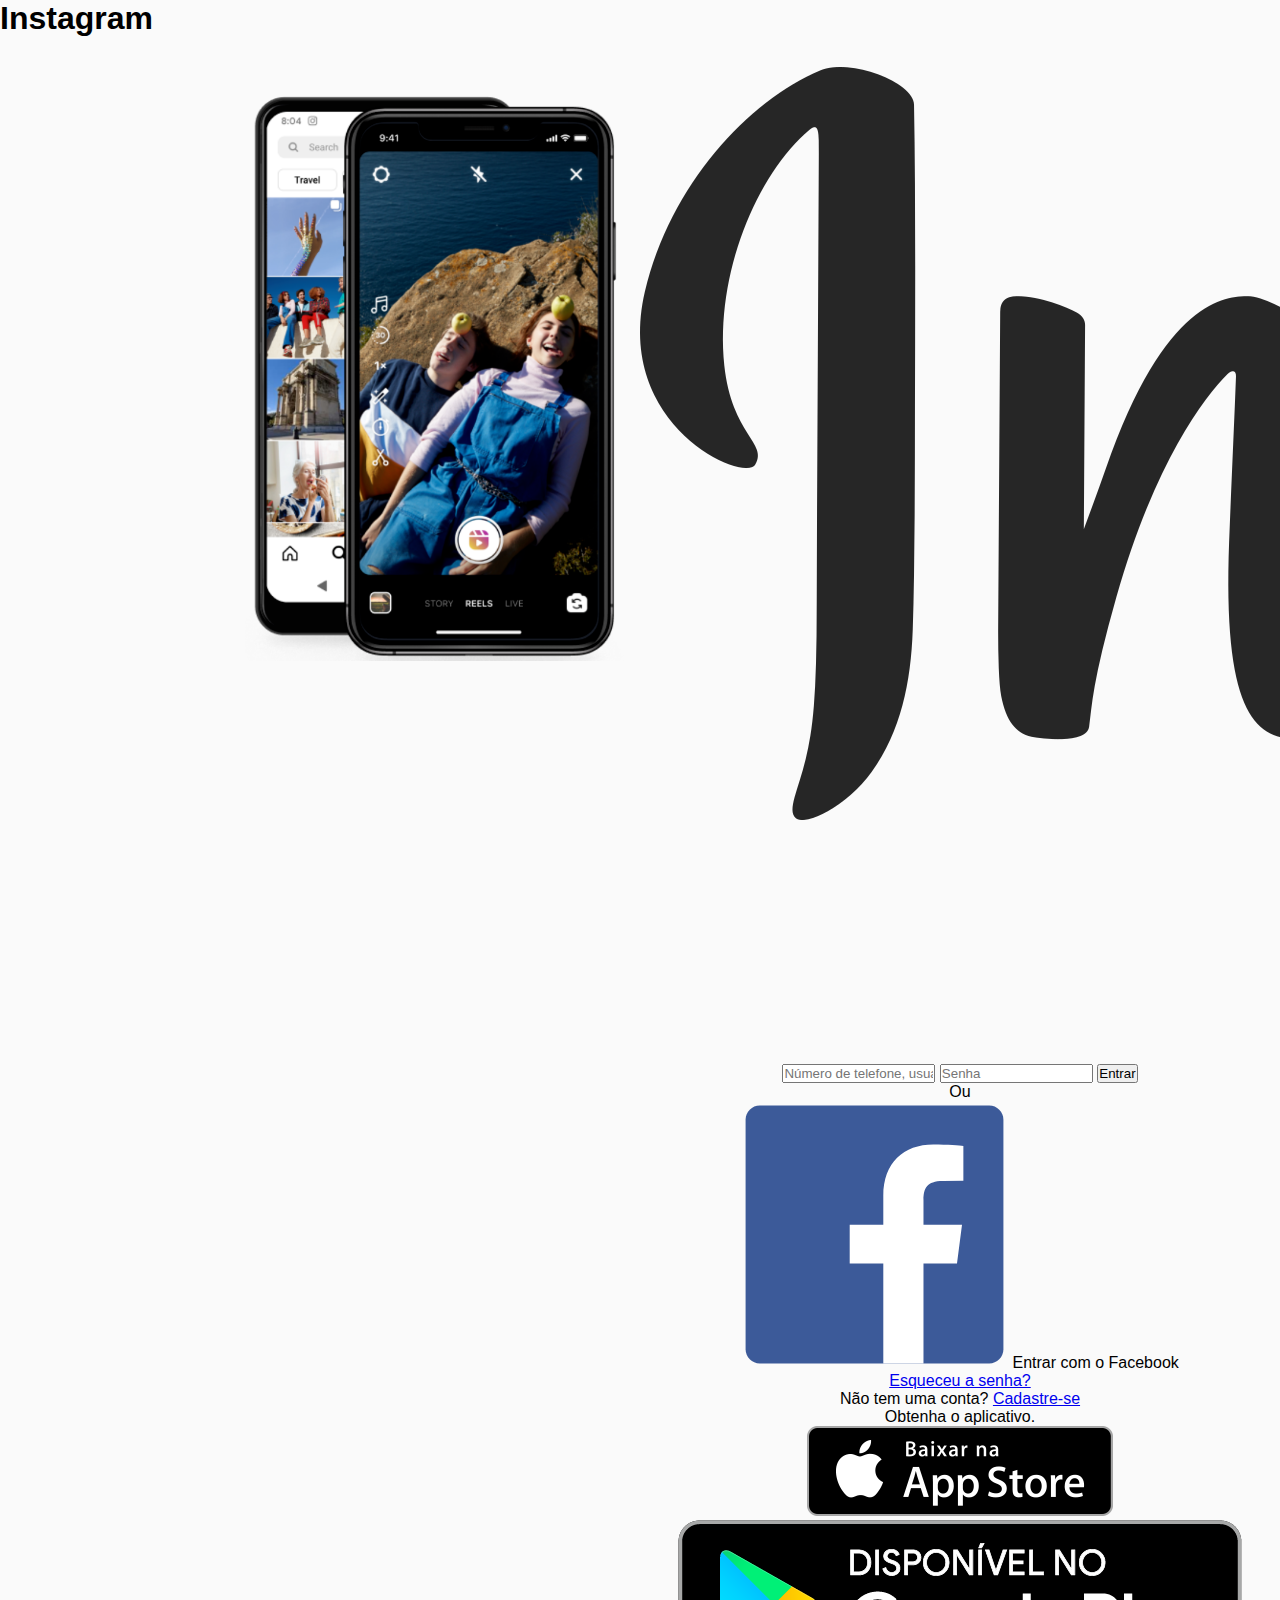
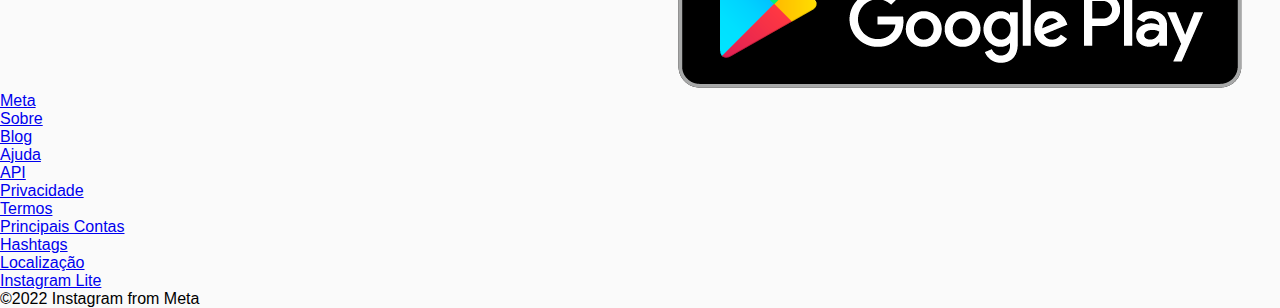
==== 10_CLONE_HOME_INSTA/index.html @ 69a1da54 "aula 21" ====
<!DOCTYPE html>
<html lang="en">
<head>
    <meta charset="UTF-8">
    <meta name="viewport" content="width=device-width, initial-scale=1.0">
    <title>Instagram</title>
    <link rel="stylesheet" href="css/styles.css">
    <link rel="shortcut icon" href="img/favicon.png" type="image/x-icon">
</head>
<body>
    <h1>Instagram</h1>
    <main>
        <div id="main-container">
            <!-- Banner Container -->
            <div id="banner-container">
                <img src="img/banner2.png" alt="Crie uma conta no Instagram">
            </div>
            <!-- Login e Registro -->
            <div id="form-container">
                <div id="form-box">
                    <img src="img/logo_instagram.png" alt="Instagram">
                    <form id="login-form">
                        <input type="text" name="username" placeholder="Número de telefone, usuário ou e-mail">
                        <input type="password" name="password" placeholder="Senha">
                        <input type="submit" value="Entrar">
                    </form>
                    <div class="separator">
                        <div class="line"></div>
                        <span>Ou</span>
                    </div>
                    <div id="other-links">
                        <div id="facebook-login">
                            <img src="img/logo_facebook.svg" alt="Facebook Login">
                            <span>Entrar com o Facebook</span>
                        </div>
                    </div>
                    <div id="forgot-pass">
                        <a href="#">Esqueceu a senha?</a>
                    </div>
                </div>
                <div id="register-container">
                    <p>Não tem uma conta? <a href="#">Cadastre-se</a></p>
                </div>
                <div id="get-app-container">
                    <p>Obtenha o aplicativo.</p>
                    <a href="#">
                        <img src="img/apple_btn.png" alt="Apple Store">
                    </a>
                    <a href="#">
                        <img src="img/gplay_btn.png" alt="Google Play">
                    </a>
                </div>
            </div>
        </div>
    </main>
    <footer>
        <nav>
            <ul id="footer-links">
                <li><a href="#">Meta</a></li>
                <li><a href="#">Sobre</a></li>
                <li><a href="#">Blog</a></li>
                <li><a href="#">Ajuda</a></li>
                <li><a href="#">API</a></li>
                <li><a href="#">Privacidade</a></li>
                <li><a href="#">Termos</a></li>
                <li><a href="#">Principais Contas</a></li>
                <li><a href="#">Hashtags</a></li>
                <li><a href="#">Localização</a></li>
                <li><a href="#">Instagram Lite</a></li>
            </ul>
        </nav>
        <p id="copyright">&copy;2022 Instagram from Meta</p>
    </footer>
</body>
</html>
---- 10_CLONE_HOME_INSTA/css/styles.css ----
/* GERAL */
* {
    margin: 0;
    padding: 0;
    box-sizing: border-box;
    font-family: Helvetica;
}

body {
    background-color: #fafafa;
}

/* CONTAINERS */
#main-container {
    display: flex;
    margin-top: 30px;
}

#banner-container,
#form-container {
    flex: 1 1 0;
    width: 50%;
}

#banner-container {
    text-align: right;
}

#banner-container img{
    width: 100%;
    margin-right: 15px;
    margin-top: 25px;
    max-width: 380px;
}

#form-container {
    text-align: center;
}
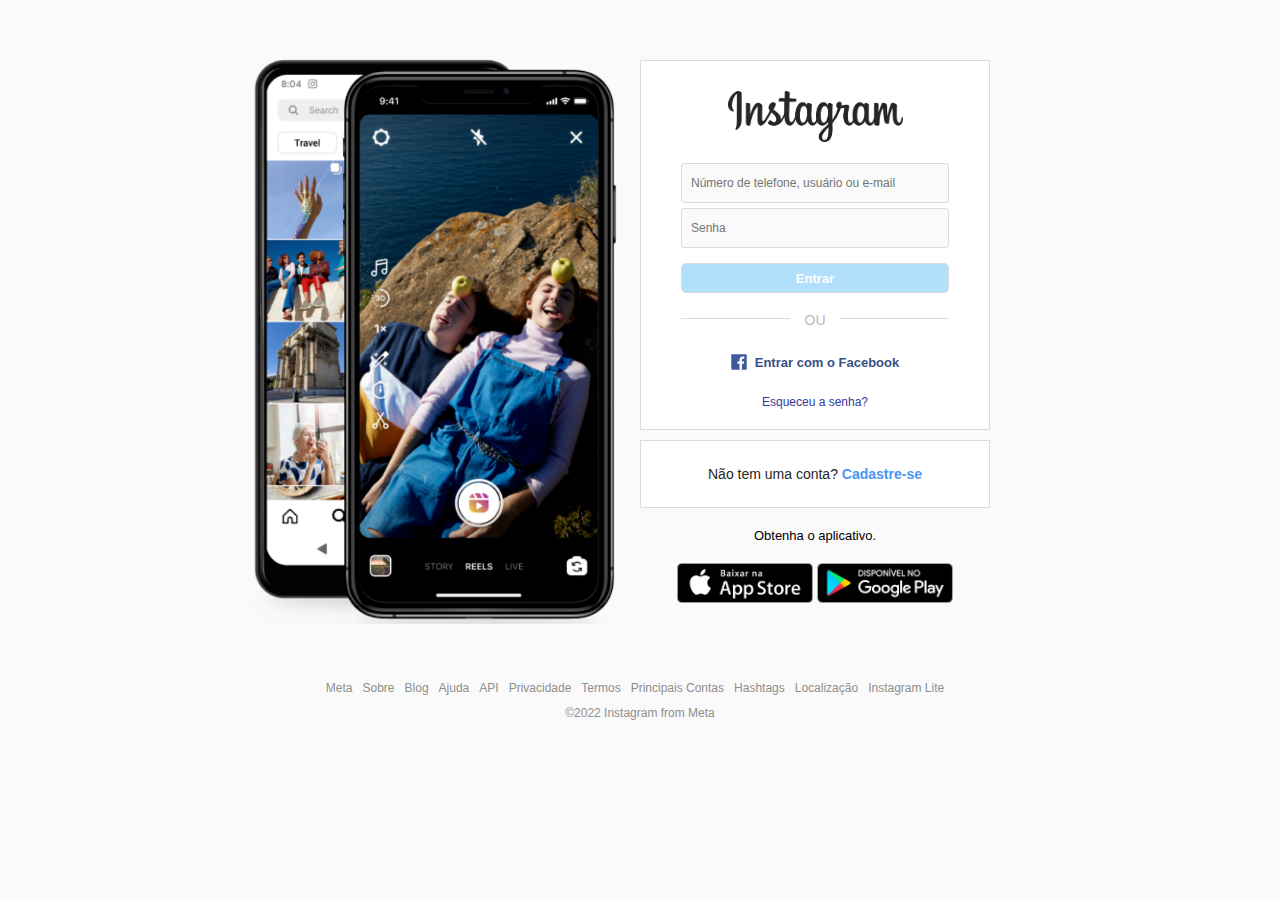
==== commit 71055b7a: "aula 22" ====
--- a/10_CLONE_HOME_INSTA/index.html
+++ b/10_CLONE_HOME_INSTA/index.html
@@ -8,7 +8,7 @@
     <link rel="shortcut icon" href="img/favicon.png" type="image/x-icon">
 </head>
 <body>
-    <h1>Instagram</h1>
+    <!-- <h1>Instagram</h1> -->
     <main>
         <div id="main-container">
             <!-- Banner Container -->
@@ -18,7 +18,7 @@
             <!-- Login e Registro -->
             <div id="form-container">
                 <div id="form-box">
-                    <img src="img/logo_instagram.png" alt="Instagram">
+                    <img id="logo-insta" src="img/logo_instagram.png" alt="Instagram">
                     <form id="login-form">
                         <input type="text" name="username" placeholder="Número de telefone, usuário ou e-mail">
                         <input type="password" name="password" placeholder="Senha">
@@ -30,8 +30,10 @@
                     </div>
                     <div id="other-links">
                         <div id="facebook-login">
-                            <img src="img/logo_facebook.svg" alt="Facebook Login">
-                            <span>Entrar com o Facebook</span>
+                            <a href="#">
+                                <img src="img/logo_facebook.svg" alt="Facebook Login">
+                                <span>Entrar com o Facebook</span>
+                            </a>
                         </div>
                     </div>
                     <div id="forgot-pass">
--- a/10_CLONE_HOME_INSTA/css/styles.css
+++ b/10_CLONE_HOME_INSTA/css/styles.css
@@ -35,4 +35,206 @@
 
 #form-container {
     text-align: center;
+}
+
+/* LOGIN FORM */
+#form-box {
+    background-color: #fff;
+    border: 1px solid #dbdbdb;
+    width: 350px;
+    margin-top: 30px;
+}
+
+#logo-insta {
+    width: 175px;
+    height: 51px;
+    margin: 30px auto 12px;
+}
+
+#login-form input {
+    display: block;
+    font-size: 12px;
+    padding: 12px 9px;
+    background-color: #fafafa;
+    border: 1px solid #dbdbdb;
+    border-radius: 3px;
+    width: 268px;
+    margin: 5px auto;
+}
+
+#login-form input[type="submit"] {
+    background-color: #b2dffc;
+    color: #fff;
+    margin-top: 15px;
+    border-radius: 5px;
+    height: 30px;
+    font-size: 13px;
+    padding: 0;
+    font-weight: bold;
+}
+
+/* SEPARADOR */
+.separator {
+    position: relative;
+}
+
+.line {
+    border-top: 1px solid #dbdbdb;
+    width: 268px;
+    margin: 25px auto 35px;
+}
+
+.separator span {
+    position: absolute;
+    text-transform: uppercase;
+    color: #bbb;
+    background-color: #fff;
+    top: -6px;
+    width: 50px;
+    margin-left: -25px;
+    font-size: 14px;
+}
+
+/* FACEBOOK LOGIN */
+#facebook-login {
+    margin-bottom: 25px;
+}
+
+#facebook-login a {
+    text-decoration: none;
+    color: #385185;
+    display: flex;
+    align-items: center;
+    justify-content: center;
+}
+
+#facebook-login img {
+    width: 16px;
+    height: 16px;
+    margin-right: 8px;
+}
+
+#facebook-login span {
+    font-weight: bold;
+    font-size: 13px;
+    margin-top: 1px;
+}
+
+/* FORGOT PASSWORD */
+#forgot-pass {
+    margin-bottom: 20px;
+    font-size: 12px;
+}
+
+#forgot-pass a {
+    text-decoration: none;
+    color: #373799;
+}
+
+/* REGISTER */
+#register-container {
+    background-color: #fff;
+    border: 1px solid #dbdbdb;
+    width: 350px;
+    margin-top: 10px;
+    padding: 25px;
+}
+
+#register-container p {
+    font-size: 14px;
+    color: #262626;
+}
+
+#register-container a {
+    color: #4a95f6;
+    font-weight: bold;
+    text-decoration: none;
+}
+
+/* GET APP */
+#get-app-container {
+    text-align: center;
+    width: 350px;
+}
+
+#get-app-container p {
+    margin: 20px 0;
+    font-size: 13px;
+}
+
+#get-app-container a {
+    text-decoration: none;
+}
+
+#get-app-container img {
+    width: 136px;
+    height: 40px;
+}
+
+/* FOOTER */
+footer {
+    text-align: left;
+    width: 1000px;
+    margin: 50px auto;
+    display: flex;
+    flex-direction: column;
+    justify-content: center;
+    align-items: center;
+}
+
+footer #footer-links {
+    display: flex;
+    list-style: none;
+}
+
+#footer-links li {
+    margin-right: 10px;
+}
+
+#footer-links a,
+#copyright {
+    text-decoration: none;
+    color: #8e8e8e;
+    font-size: 12px;
+}
+
+#copyright {
+    margin-top: 10px;
+}
+
+/* MOBILE */
+@media (max-width: 450px) {
+    body {
+        background-color: #fff;
+    }
+
+    #banner-container {
+        display: none;
+    }
+
+    #main-container,
+    #form-box {
+        margin-top: 0;
+    }
+
+    #form-container,
+    #form-box,
+    #register-container,
+    #get-app-container {
+        width: 100%;
+        border: none;
+    }
+
+    footer {
+        width: 90%;
+    }
+
+    #footer-links {
+        flex-wrap: wrap;
+        justify-content: center;
+    }
+
+    #footer-links {
+        margin-bottom: 10px;
+    }
 }